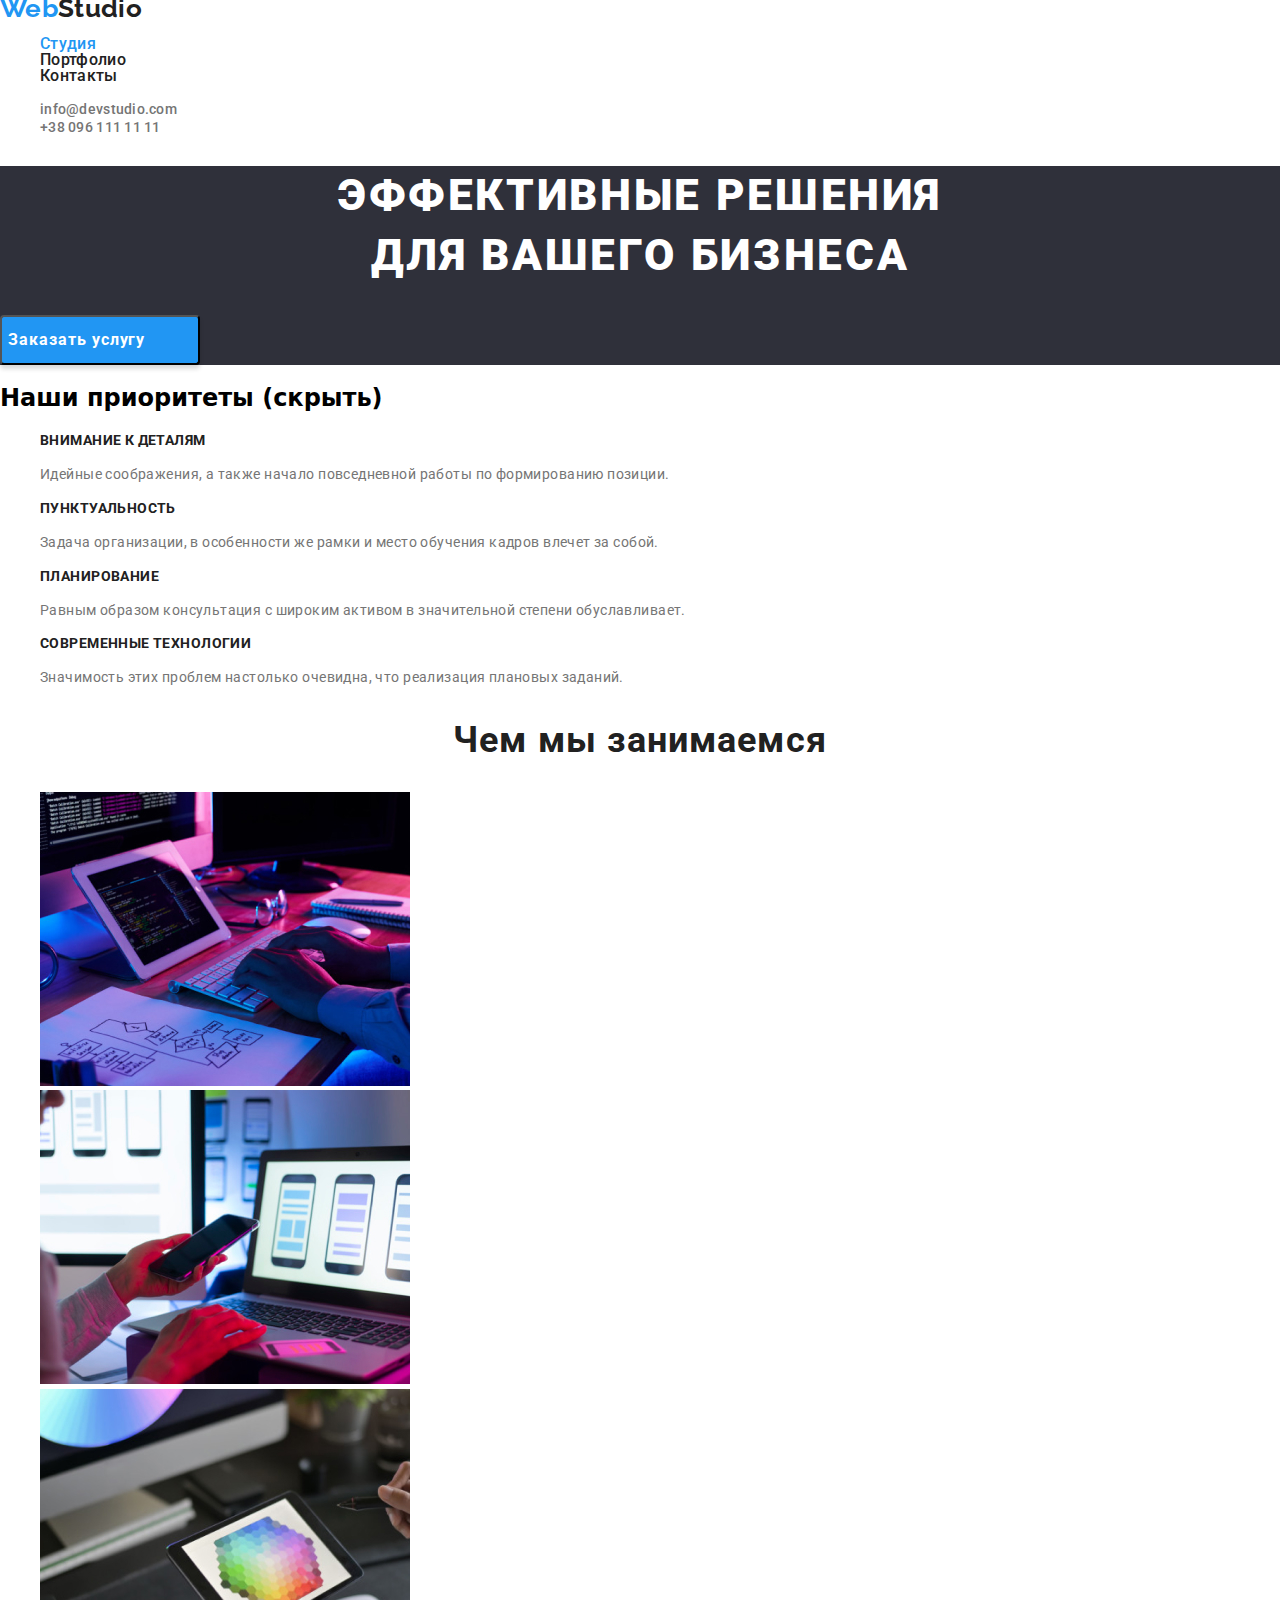
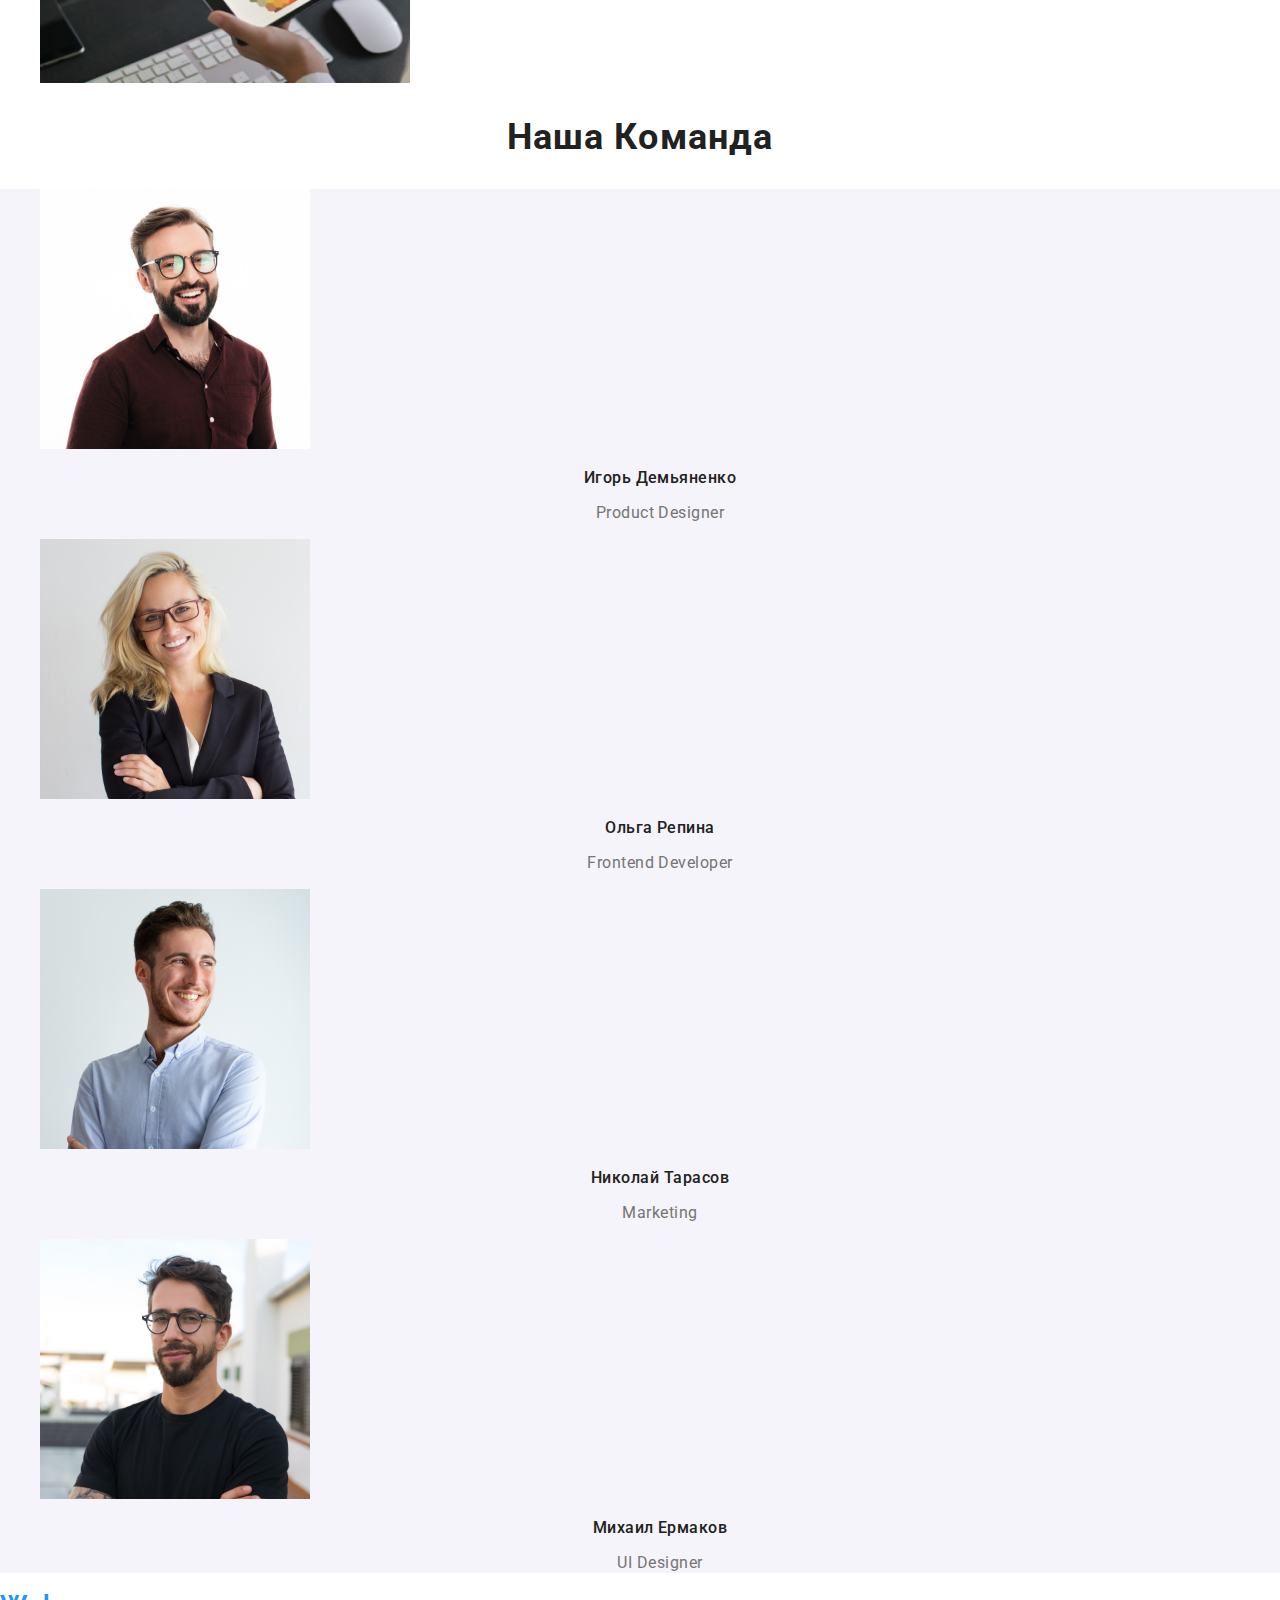
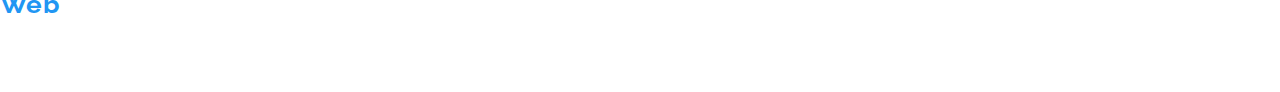
==== index.html @ dc93496c "дз3,20220530/1701" ====
<!DOCTYPE html>
<html lang="en">
<head>
    <meta charset="UTF-8">
    <meta http-equiv="X-UA-Compatible" content="IE=edge">
    <meta name="viewport" content="width=device-width, initial-scale=1.0">
    <title>Студия</title>
    <link rel="preconnect" href="https://fonts.googleapis.com">
    <link rel="preconnect" href="https://fonts.gstatic.com" crossorigin>
    <link href="https://fonts.googleapis.com/css2?family=Raleway:wght@700&family=Roboto:wght@400;500;700;900&display=swap"
        rel="stylesheet">
    <link rel="stylesheet" href="https://cdnjs.cloudflare.com/ajax/libs/modern-normalize/1.0.0/modern-normalize.min.css" />    
    <link rel="stylesheet" href="./css/styles.css" />
</head>
<body>
    <header>
        <div class="page-header">
            <nav class="navigation">
                <a href="index.html" class="logo link"><span class="logo-web">Web</span><span class="logo-studio">Studio</span></a>
                <ul class="navigation-link">
                    <li><a class="navigation-link-list active link" href="./index.html">Студия</a></li>
                    <li><a class="navigation-link-list link" href="./portfolio.html">Портфолио</a></li>
                    <li><a class="navigation-link-list link" href="">Контакты</a></li>
                </ul>
            </nav>
            <ul class="contact-info">
                <li><a class="contact-info-item link" href="mailto:info@devstudio.com">info@devstudio.com</a></li>
                <li><a class="contact-info-item link" href="tel:+380961111111">+38 096 111 11 11</a></li>
            </ul>
        </div>
    </header>
    <main>
        
        <section class="hero">
            <h1 class="hero-message">ЭФФЕКТИВНЫЕ РЕШЕНИЯ<br> ДЛЯ ВАШЕГО БИЗНЕСА</h1>
            <button type="button" class="hero-button">Заказать услугу</button>
        </section>
        <section class="priorities">
            <h2 class="priorities-banner"> Наши приоритеты (скрыть)</h2>    
            <ul>
                <li><h3 class="priorities-name">ВНИМАНИЕ К ДЕТАЛЯМ </h3> <p class="priorities-name-description">Идейные соображения, а также начало повседневной работы по формированию позиции.</p></li>
                <li><h3 class="priorities-name">ПУНКТУАЛЬНОСТЬ </h3> <p class="priorities-name-description">Задача организации, в особенности же рамки и место обучения кадров влечет за собой.</p></li>
                <li><h3 class="priorities-name">ПЛАНИРОВАНИЕ </h3> <p class="priorities-name-description">Равным образом консультация с широким активом в значительной степени обуславливает.</p></li>
                <li><h3 class="priorities-name">СОВРЕМЕННЫЕ ТЕХНОЛОГИИ </h3> <p class="priorities-name-description">Значимость этих проблем настолько очевидна, что реализация плановых заданий.</p></li>
            </ul>            
        </section>
        <section>
            <h2 class="title">Чем мы занимаемся</h2>
            <ul>
                <li><img src="./images/main/programming.jpg" alt="Программирование" width="370" height="294"></li>
                <li><img src="./images/main/crossplatform.jpg" alt="Мультиплатформенность" width="370" height="294"></li>
                <li><img src="./images/main/colouring.jpg" alt="подбор цвета" width="370" height="294"></li>
            </ul>
        </section>
        <section>
            <h2 class="title">Наша Команда</h2>
            <ul class="team-members">
                <li><img src="./images/main/ihor-demianenko.jpg" alt="Игорь Демьяненко Product Designer" height="260"><h3 class="team-member-name">Игорь Демьяненко</h3><p class="team-member-position">Product Designer</p></li>
                <li><img src="./images/main/olha-repina.jpg" alt="Ольга Репина Frontend Developer" height="260"><h3 class="team-member-name">Ольга Репина</h3><p class="team-member-position">Frontend Developer</p></li>
                <li><img src="./images/main/nikolai-tarasov.jpg" alt="Николай Тарасов Marketing" height="260"><h3 class="team-member-name">Николай Тарасов</h3><p class="team-member-position">Marketing</p></li>
                <li><img src="./images/main/mikhail-ermakov.jpg" alt="Михаил Ермаков UI Designer" height="260"><h3 class="team-member-name">Михаил Ермаков</h3><p class="team-member-position">UI Designer</p></li>
            </ul>    
        </section>
    </main>
    <footer>
        <a href="index.html" class="footer-logo link"><span class="footer-logo-web">Web</span><span class="footer-logo-studio">Studio</span></a>
        <address>
            <a href="https://goo.gl/maps/5dYaAfMvRvqoUdPU8" target="_blank" rel="noopener noreferrer" class="adress link">г. Киев, пр-т Леси Украинки, 26</a><br>
            <a href="mailto:info@devstudio.com" class="footer-contact-info link">info@devstudio.com</a><br>
            <a href="tel:+380961111111" class="footer-contact-info link">+38 096 111 11 11</a><br>
        </address>
    </footer>
</body>
</html>
---- css/styles.css ----
:root{
    --header-color: #ffffff;
    --hero-background-color: #2f303a;
    --hover-text-color: #2196F3;
    --main-font: 'Roboto';
    --main-text-color: #212121;
    --secondary-text-color: #757575;
    
}
ul {
    list-style: none;
}
/*----- HEADER -----*/
.contact-info-item {
    font-family: var(--main-font);
    font-weight: 500;
    font-size: 14px;
    line-height: 1.14;
    letter-spacing: 0.02em;;
    color: var(--secondary-text-color);
}
.contact-info-item:hover {
    color: var(--hover-text-color);
}
.header {
    background-color:var(--header-color);
}
.link{
    text-decoration: none;
}
.logo {
    font-size: 26px;
    font-family: Raleway;
    font-weight: 700;
}
.logo-studio {
    color: var(--main-text-color);
}
.logo-web {
    color: var(--hover-text-color);
}
.navigation{
    font-family: var(--main-font);    
    font-weight: 500;
    font-size: 1.14;
    line-height: 16px;
    letter-spacing: 0.02em;
    color: var(--main-text-color);
    cursor: pointer;
}
.navigation-link-list{
    color: var(--main-text-color)
}
.navigation-link-list:active,
.navigation-link-list:hover,
.navigation-link-list:focus {
    color: var(--hover-text-color);
}
.navigation-link-list.active {
    color: var(--hover-text-color)
}
/*----- /HEADER -----*/
/*----- MAIN -----*/
.hero {
    background-color: var(--hero-background-color);
}
.hero-button {
    font-family: var(--main-font);    
    font-size: 16px;
    line-height: 1.88;
    display: flex;
    align-items: center;
    text-align: center;
    letter-spacing: 0.06em;
    color: #FFFFFF;
    font-weight: 700;
    background: var(--hover-text-color);
    box-shadow: 0px 4px 4px rgba(0, 0, 0, 0.15);
    border-radius: 4px;
    width: 200px;
    height: 50px;
    cursor: pointer;
}
.hero-message {
    font-family: var(--main-font);    
    font-size: 44px;
    line-height: 1.36;
    text-align: center;
    letter-spacing: 0.06em;
    text-transform: uppercase;
    font-weight: 900;
    color:#ffffff;
}
.our-works-name {
    font-family: var(--main-font);    
    font-weight: 700;
    font-size: 18px;
    line-height: 2;
    letter-spacing: 0.06em;
    color: var(--main-text-color);
}
.our-works-description {
    font-family: var(--main-font);  
    font-size: 16px;
    line-height: 1.88;
    letter-spacing: 0.03em;
    color: var(--secondary-text-color);
}
.priorities-name {
    font-family: var(--main-font);    
    font-size: 14px;
    line-height: 1.14;
    letter-spacing: 0.03em;
    text-transform: uppercase;
    color: var(--main-text-color);
    font-weight: 700;
}
.priorities-name-description {
    font-family: var(--main-font); 
    font-size: 14px;
    line-height: 1.71;
    letter-spacing: 0.03em;
    color: var(--secondary-text-color);
}
.secondary-navigation-list-button {
    font-family: var(--main-font);
    font-weight: 500;
    font-size: 16px;
    line-height: 1.63;
    text-align: center;
    letter-spacing: 0.03em;
    color: var(--main-text-color);
    background: #F5F4FA;
    border-width: 0px;
    cursor: pointer;
}
.secondary-navigation-list-button:hover,
.secondary-navigation-list-button:focus{
    color: white;
    background-color: var(--hover-text-color);
}
.title {
    font-family: var(--main-font);    
    font-weight: 700;
    font-size: 36px;
    line-height: 1.16;
    text-align: center;
    letter-spacing: 0.03em;
    color: var(--main-text-color);
}
.team-members{
    background-color: #F5F4FA;
}
.team-member-name {
    font-family: var(--main-font);
    font-weight: 500;    
    font-size: 16px;
    line-height: 1.18;
    text-align: center;
    letter-spacing: 0.03em;
    color: var(--main-text-color);

}
.team-member-position {
    font-family: var(--main-font);  
    font-size: 16px;
    line-height: 1.18;
    text-align: center;
    letter-spacing: 0.03em;
    color: var(--secondary-text-color);
}
/*-- FOOTER */
.adress {
    font-family: var(--main-font);
    font-style: normal;
    font-size: 14px;
    line-height: 1.71;
    letter-spacing: 0.03em;
    color: var(--header-color);
}
.footer {
    background-color:var(--hero-background-color);
}
.footer-contact-info {
    font-family: var(--main-font);
    font-style: normal;  
    font-size: 14px;
    line-height: 1.71;
    letter-spacing: 0.03em;
    color: rgba(255, 255, 255, 0.6);
}
.footer-logo {
    font-family: 'Raleway';    
    font-weight: 700;
    font-size: 26px;
    line-height: 1.19;
    letter-spacing: 0.03em;
    color: var(--hover-text-color);
}
.footer-logo-studio {
    color: white;
}
.footer-logo-web {
    color: var(--hover-text-color);
}
/*-- /FOOTER */
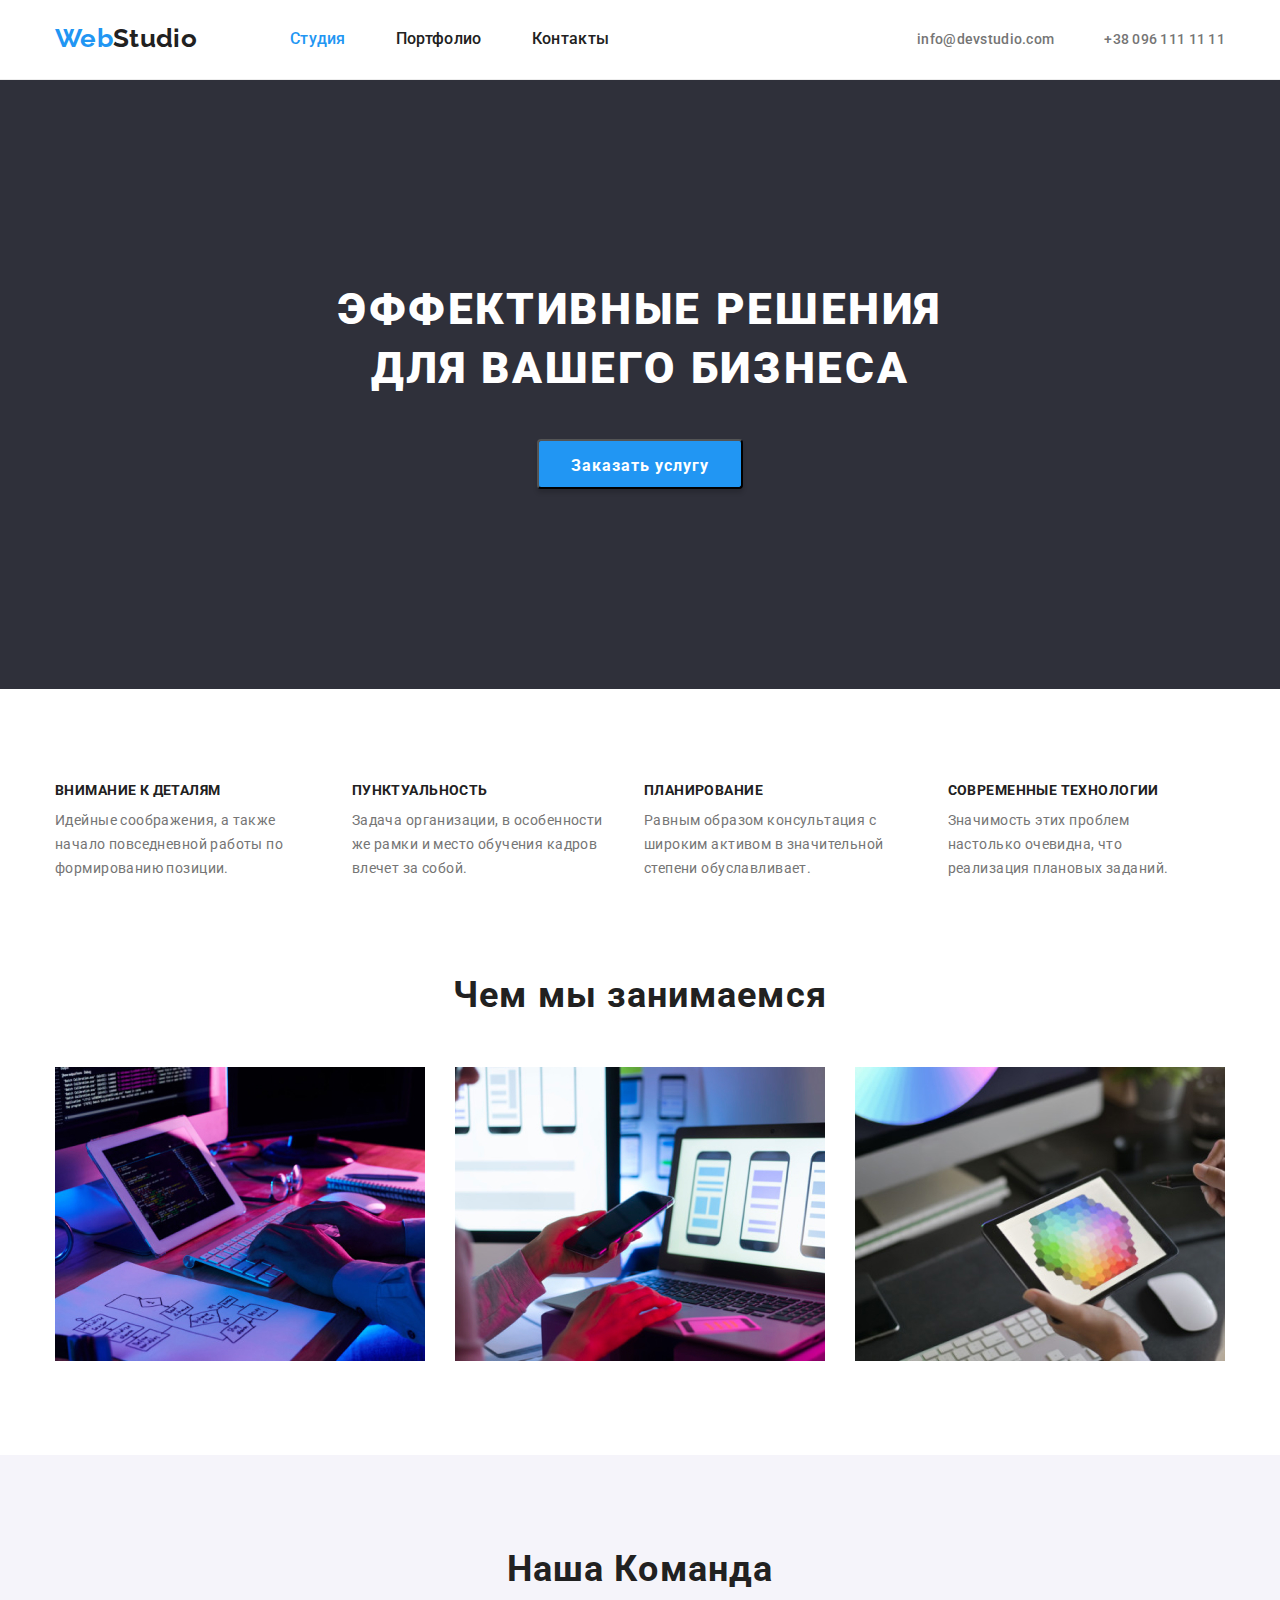
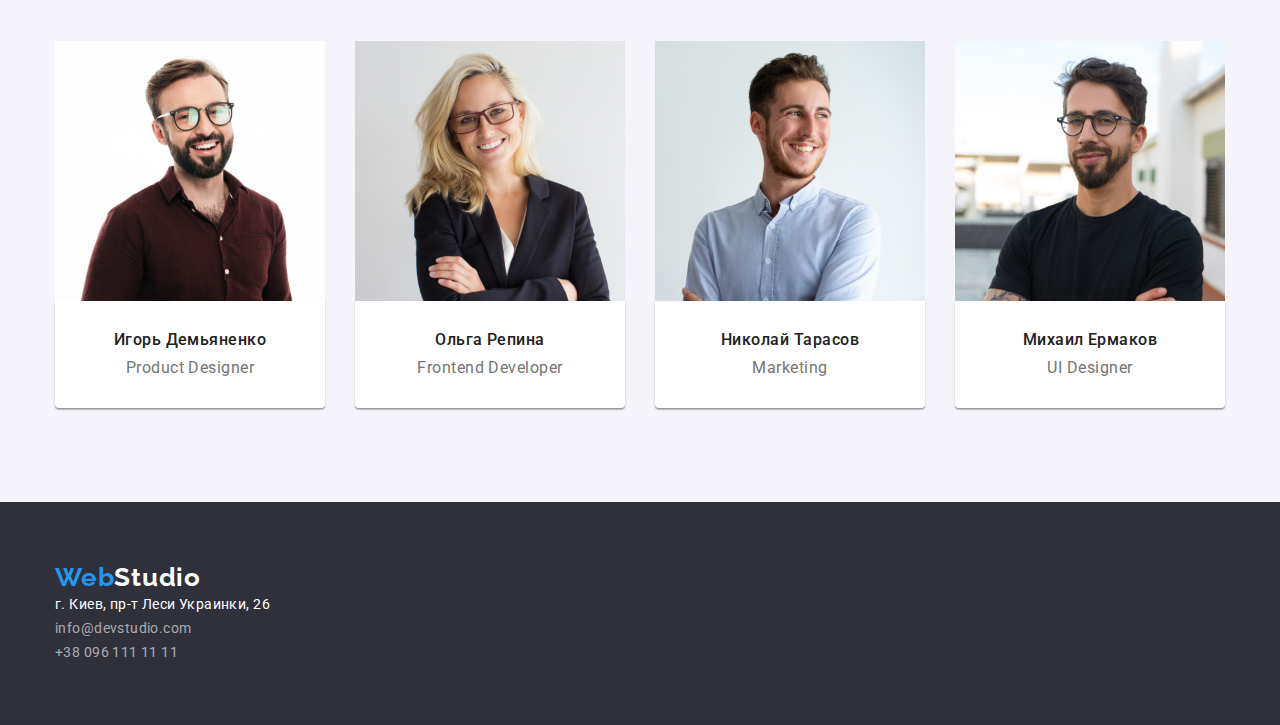
==== commit 398f03f0: "дз3, 20220531/1507" ====
--- a/index.html
+++ b/index.html
@@ -13,62 +13,69 @@
     <link rel="stylesheet" href="./css/styles.css" />
 </head>
 <body>
-    <header>
-        <div class="page-header">
+    <header class="header">
+        <div class="container page-header">
             <nav class="navigation">
                 <a href="index.html" class="logo link"><span class="logo-web">Web</span><span class="logo-studio">Studio</span></a>
                 <ul class="navigation-link">
-                    <li><a class="navigation-link-list active link" href="./index.html">Студия</a></li>
-                    <li><a class="navigation-link-list link" href="./portfolio.html">Портфолио</a></li>
-                    <li><a class="navigation-link-list link" href="">Контакты</a></li>
+                    <li class="navigation-list"><a class="navigation-link-list active link" href="./index.html">Студия</a></li>
+                    <li class="navigation-list"><a class="navigation-link-list link" href="./portfolio.html">Портфолио</a></li>
+                    <li class="navigation-list"><a class="navigation-link-list link" href="">Контакты</a></li>
                 </ul>
             </nav>
             <ul class="contact-info">
-                <li><a class="contact-info-item link" href="mailto:info@devstudio.com">info@devstudio.com</a></li>
-                <li><a class="contact-info-item link" href="tel:+380961111111">+38 096 111 11 11</a></li>
+                <li class="contact-list"><a class="contact-info-item link" href="mailto:info@devstudio.com">info@devstudio.com</a></li>
+                <li class="contact-list"><a class="contact-info-item link" href="tel:+380961111111">+38 096 111 11 11</a></li>
             </ul>
         </div>
     </header>
     <main>
-        
         <section class="hero">
             <h1 class="hero-message">ЭФФЕКТИВНЫЕ РЕШЕНИЯ<br> ДЛЯ ВАШЕГО БИЗНЕСА</h1>
             <button type="button" class="hero-button">Заказать услугу</button>
         </section>
-        <section class="priorities">
-            <h2 class="priorities-banner"> Наши приоритеты (скрыть)</h2>    
-            <ul>
-                <li><h3 class="priorities-name">ВНИМАНИЕ К ДЕТАЛЯМ </h3> <p class="priorities-name-description">Идейные соображения, а также начало повседневной работы по формированию позиции.</p></li>
-                <li><h3 class="priorities-name">ПУНКТУАЛЬНОСТЬ </h3> <p class="priorities-name-description">Задача организации, в особенности же рамки и место обучения кадров влечет за собой.</p></li>
-                <li><h3 class="priorities-name">ПЛАНИРОВАНИЕ </h3> <p class="priorities-name-description">Равным образом консультация с широким активом в значительной степени обуславливает.</p></li>
-                <li><h3 class="priorities-name">СОВРЕМЕННЫЕ ТЕХНОЛОГИИ </h3> <p class="priorities-name-description">Значимость этих проблем настолько очевидна, что реализация плановых заданий.</p></li>
-            </ul>            
+        <section class=" priorities">
+           <div class="container">
+            <h2 class="priorities-banner visually-hidden"> Наши приоритеты (скрыть)</h2>    
+            <ul class="priorities-list">
+                <li class="priorities-item"><h3 class="priorities-name">ВНИМАНИЕ К ДЕТАЛЯМ </h3> <p class="priorities-name-description">Идейные соображения, а также начало повседневной работы по формированию позиции.</p></li>
+                <li class="priorities-item"><h3 class="priorities-name">ПУНКТУАЛЬНОСТЬ </h3> <p class="priorities-name-description">Задача организации, в особенности же рамки и место обучения кадров влечет за собой.</p></li>
+                <li class="priorities-item"><h3 class="priorities-name">ПЛАНИРОВАНИЕ </h3> <p class="priorities-name-description">Равным образом консультация с широким активом в значительной степени обуславливает.</p></li>
+                <li class="priorities-item"><h3 class="priorities-name">СОВРЕМЕННЫЕ ТЕХНОЛОГИИ </h3> <p class="priorities-name-description">Значимость этих проблем настолько очевидна, что реализация плановых заданий.</p></li>
+            </ul>         
+           </div>   
         </section>
-        <section>
-            <h2 class="title">Чем мы занимаемся</h2>
-            <ul>
-                <li><img src="./images/main/programming.jpg" alt="Программирование" width="370" height="294"></li>
-                <li><img src="./images/main/crossplatform.jpg" alt="Мультиплатформенность" width="370" height="294"></li>
-                <li><img src="./images/main/colouring.jpg" alt="подбор цвета" width="370" height="294"></li>
+        <section class="section work-processes">
+           <div class="container">
+            <h2 class="title ">Чем мы занимаемся</h2>
+            <ul class="working-process">
+                <li class="working-process-item"><img src="./images/main/programming.jpg" alt="Программирование" width="370" height="294"></li>
+                <li class="working-process-item"><img src="./images/main/crossplatform.jpg" alt="Мультиплатформенность" width="370" height="294"></li>
+                <li class="working-process-item"><img src="./images/main/colouring.jpg" alt="подбор цвета" width="370" height="294"></li>
             </ul>
+           </div>
         </section>
-        <section>
-            <h2 class="title">Наша Команда</h2>
+        <section class="section our-team list">
+            <div class="container">
+                <h2 class="title team-header">Наша Команда</h2>
             <ul class="team-members">
-                <li><img src="./images/main/ihor-demianenko.jpg" alt="Игорь Демьяненко Product Designer" height="260"><h3 class="team-member-name">Игорь Демьяненко</h3><p class="team-member-position">Product Designer</p></li>
-                <li><img src="./images/main/olha-repina.jpg" alt="Ольга Репина Frontend Developer" height="260"><h3 class="team-member-name">Ольга Репина</h3><p class="team-member-position">Frontend Developer</p></li>
-                <li><img src="./images/main/nikolai-tarasov.jpg" alt="Николай Тарасов Marketing" height="260"><h3 class="team-member-name">Николай Тарасов</h3><p class="team-member-position">Marketing</p></li>
-                <li><img src="./images/main/mikhail-ermakov.jpg" alt="Михаил Ермаков UI Designer" height="260"><h3 class="team-member-name">Михаил Ермаков</h3><p class="team-member-position">UI Designer</p></li>
+                <li class="team-member-card"><img src="./images/main/ihor-demianenko.jpg" alt="Игорь Демьяненко Product Designer" height="260"><div class="team-member-name-wrap"><h3 class="team-member-name">Игорь Демьяненко</h3><p class="team-member-position">Product Designer</p></div></li>
+                <li class="team-member-card"><img src="./images/main/olha-repina.jpg" alt="Ольга Репина Frontend Developer" height="260"><div class="team-member-name-wrap"><h3 class="team-member-name">Ольга Репина</h3><p class="team-member-position">Frontend Developer</p></div></li>
+                <li class="team-member-card"><img src="./images/main/nikolai-tarasov.jpg" alt="Николай Тарасов Marketing" height="260"><div class="team-member-name-wrap"><h3 class="team-member-name">Николай Тарасов</h3><p class="team-member-position">Marketing</p></div></li>
+                <li class="team-member-card"><img src="./images/main/mikhail-ermakov.jpg" alt="Михаил Ермаков UI Designer" height="260"><div class="team-member-name-wrap"><h3 class="team-member-name">Михаил Ермаков</h3><p class="team-member-position">UI Designer</p></div></li>
             </ul>    
+            </div>
         </section>
     </main>
-    <footer>
-        <a href="index.html" class="footer-logo link"><span class="footer-logo-web">Web</span><span class="footer-logo-studio">Studio</span></a>
+    <footer class="footer">
+        <div class="container">
+            <a href="index.html" class="footer-logo link"><span class="footer-logo-web">Web</span><span class="footer-logo-studio">Studio</span></a>
         <address>
-            <a href="https://goo.gl/maps/5dYaAfMvRvqoUdPU8" target="_blank" rel="noopener noreferrer" class="adress link">г. Киев, пр-т Леси Украинки, 26</a><br>
+            <a href="https://goo.gl/maps/5dYaAfMvRvqoUdPU8" target="_blank" rel="noopener noreferrer" class="address link">г. Киев, пр-т Леси Украинки, 26</a><br>
             <a href="mailto:info@devstudio.com" class="footer-contact-info link">info@devstudio.com</a><br>
             <a href="tel:+380961111111" class="footer-contact-info link">+38 096 111 11 11</a><br>
         </address>
+        </div>
     </footer>
 </body>
 </html>--- a/css/styles.css
+++ b/css/styles.css
@@ -5,12 +5,55 @@
     --main-font: 'Roboto';
     --main-text-color: #212121;
     --secondary-text-color: #757575;
-    
+}
+html{
+    box-sizing: border-box;
+}
+*,
+*::before,
+*::after{
+    box-sizing: inherit;
 }
 ul {
     list-style: none;
 }
-/*----- HEADER -----*/
+h1,
+h2,
+h3,
+p {
+  margin-top: 0;
+  margin-bottom: 0;
+}
+ul,
+ol {
+  margin-top: 0;
+  margin-bottom: 0;
+  padding-left: 0;
+}
+img {
+  display: block;
+}
+.link {
+  text-decoration: none;
+}
+.list{
+    list-style: none;
+}
+.container{
+    width: 1200px;
+    padding: 0 15px;
+    margin: 0 auto;
+    /* outline: 2px solid tomato; */
+}
+/*---------------------------------------- HEADER ----------------------------------------*/
+.active{
+    color: var(--hover-text-color);
+}
+.contact-info{
+    display: flex;
+    margin-left: auto;
+    /* margin-right: 50px; */
+}
 .contact-info-item {
     font-family: var(--main-font);
     font-weight: 500;
@@ -22,16 +65,18 @@
 .contact-info-item:hover {
     color: var(--hover-text-color);
 }
+.contact-info .contact-list + .contact-list {
+    margin-left: 50px;
+}
 .header {
     background-color:var(--header-color);
-}
-.link{
-    text-decoration: none;
+    border-bottom: 1px solid #ececec;
 }
 .logo {
     font-size: 26px;
     font-family: Raleway;
     font-weight: 700;
+    margin-right: 93px;
 }
 .logo-studio {
     color: var(--main-text-color);
@@ -40,16 +85,27 @@
     color: var(--hover-text-color);
 }
 .navigation{
+    display: flex;
+    align-items: center;
+    padding-top: 24px;
+    padding-bottom: 25px;
+
     font-family: var(--main-font);    
     font-weight: 500;
-    font-size: 1.14;
-    line-height: 16px;
+    font-size: 14;
+    line-height: 1.14;
     letter-spacing: 0.02em;
     color: var(--main-text-color);
     cursor: pointer;
 }
+.navigation-link{
+    display: flex;
+}
+.navigation-link .navigation-list + .navigation-list {
+    margin-left:50px;
+}
 .navigation-link-list{
-    color: var(--main-text-color)
+    color: var(--main-text-color);
 }
 .navigation-link-list:active,
 .navigation-link-list:hover,
@@ -59,16 +115,22 @@
 .navigation-link-list.active {
     color: var(--hover-text-color)
 }
-/*----- /HEADER -----*/
-/*----- MAIN -----*/
+.page-header{
+    display: flex;
+    align-items: center;
+}
+/*---------------------------------------- /HEADER ----------------------------------------*/
+/*---------------------------------------- MAIN ----------------------------------------*/
 .hero {
     background-color: var(--hero-background-color);
+    text-align: center;
+    padding: 200px;
 }
 .hero-button {
+    display: inline-block;
     font-family: var(--main-font);    
     font-size: 16px;
     line-height: 1.88;
-    display: flex;
     align-items: center;
     text-align: center;
     letter-spacing: 0.06em;
@@ -77,9 +139,11 @@
     background: var(--hover-text-color);
     box-shadow: 0px 4px 4px rgba(0, 0, 0, 0.15);
     border-radius: 4px;
-    width: 200px;
+    min-width: 200px;
     height: 50px;
     cursor: pointer;
+    padding: 10px 32px 10px 32px;
+    margin-top: 40px;
 }
 .hero-message {
     font-family: var(--main-font);    
@@ -91,6 +155,16 @@
     font-weight: 900;
     color:#ffffff;
 }
+.our-team{
+    background-color: #f5f4fa;
+}
+.our-works{
+    display: flex;
+    flex-wrap: wrap;
+}
+.our-works-item:not(:nth-child(3n)){
+    margin-right:30px;
+}
 .our-works-name {
     font-family: var(--main-font);    
     font-weight: 700;
@@ -105,6 +179,28 @@
     line-height: 1.88;
     letter-spacing: 0.03em;
     color: var(--secondary-text-color);
+    margin-left: 24px;
+}
+.our-works-item{
+    margin-top: 30px;
+}
+.our-works-name{
+    margin-left: 24px;
+}
+.our-works-wrap{
+    padding-top: 30px;
+    padding-bottom: 30px;
+    border: 1px solid #eeeeee;
+    border-top: none;
+}
+.priorities{
+    margin-top: 94px;
+}
+.priorities-item{
+    margin-right: 30px;
+}
+.priorities-list{
+    display: flex;
 }
 .priorities-name {
     font-family: var(--main-font);    
@@ -114,6 +210,7 @@
     text-transform: uppercase;
     color: var(--main-text-color);
     font-weight: 700;
+    margin-bottom: 10px;
 }
 .priorities-name-description {
     font-family: var(--main-font); 
@@ -121,6 +218,11 @@
     line-height: 1.71;
     letter-spacing: 0.03em;
     color: var(--secondary-text-color);
+}
+.secondary-navigation-list{
+    display: flex;
+    justify-content: center;
+    margin-bottom:20px;
 }
 .secondary-navigation-list-button {
     font-family: var(--main-font);
@@ -133,12 +235,16 @@
     background: #F5F4FA;
     border-width: 0px;
     cursor: pointer;
+    margin-left:8px;
 }
 .secondary-navigation-list-button:hover,
 .secondary-navigation-list-button:focus{
     color: white;
     background-color: var(--hover-text-color);
 }
+.section{
+    padding: 94px 0;
+}
 .title {
     font-family: var(--main-font);    
     font-weight: 700;
@@ -147,9 +253,15 @@
     text-align: center;
     letter-spacing: 0.03em;
     color: var(--main-text-color);
+    margin-bottom: 50px;
+}
+.team-header{
+    margin-bottom: 50px;
 }
 .team-members{
     background-color: #F5F4FA;
+    display: flex;
+    justify-content: space-between;
 }
 .team-member-name {
     font-family: var(--main-font);
@@ -159,7 +271,17 @@
     text-align: center;
     letter-spacing: 0.03em;
     color: var(--main-text-color);
-
+    /* margin-top: 30px; */
+    margin-bottom: 10px;
+}
+.team-member-name-wrap{
+    padding-top: 30px;
+    padding-bottom: 30px;
+    /* border: 1px solid tomato; */
+    border-top: none;
+    box-shadow: 0px 1px 3px rgba(0, 0, 0, 0.12), 0px 1px 1px rgba(0, 0, 0, 0.14), 0px 2px 1px rgba(0, 0, 0, 0.2);
+    border-radius: 0px 0px 4px 4px;
+    background-color: white;
 }
 .team-member-position {
     font-family: var(--main-font);  
@@ -169,8 +291,25 @@
     letter-spacing: 0.03em;
     color: var(--secondary-text-color);
 }
-/*-- FOOTER */
-.adress {
+.visually-hidden { 
+    position: absolute; 
+    width: 1px; 
+    height: 1px; 
+    margin: -1px; 
+    border: 0; 
+    padding: 0; 
+    white-space: nowrap; 
+    clip-path: inset(100%); 
+    clip: rect(0 0 0 0); 
+    overflow: hidden; 
+    }
+.working-process{
+    display: flex;
+    justify-content: space-between;
+}
+/*---------------------------------------- MAIN ----------------------------------------*/
+/* ---------------------------------------- FOOTER ----------------------------------------*/
+.address {
     font-family: var(--main-font);
     font-style: normal;
     font-size: 14px;
@@ -180,6 +319,8 @@
 }
 .footer {
     background-color:var(--hero-background-color);
+    padding-top:60px;
+    padding-bottom: 60px;
 }
 .footer-contact-info {
     font-family: var(--main-font);
@@ -190,6 +331,7 @@
     color: rgba(255, 255, 255, 0.6);
 }
 .footer-logo {
+    padding-top: 50px;
     font-family: 'Raleway';    
     font-weight: 700;
     font-size: 26px;
@@ -203,4 +345,4 @@
 .footer-logo-web {
     color: var(--hover-text-color);
 }
-/*-- /FOOTER */+/*---------------------------------------- /FOOTER ----------------------------------------*/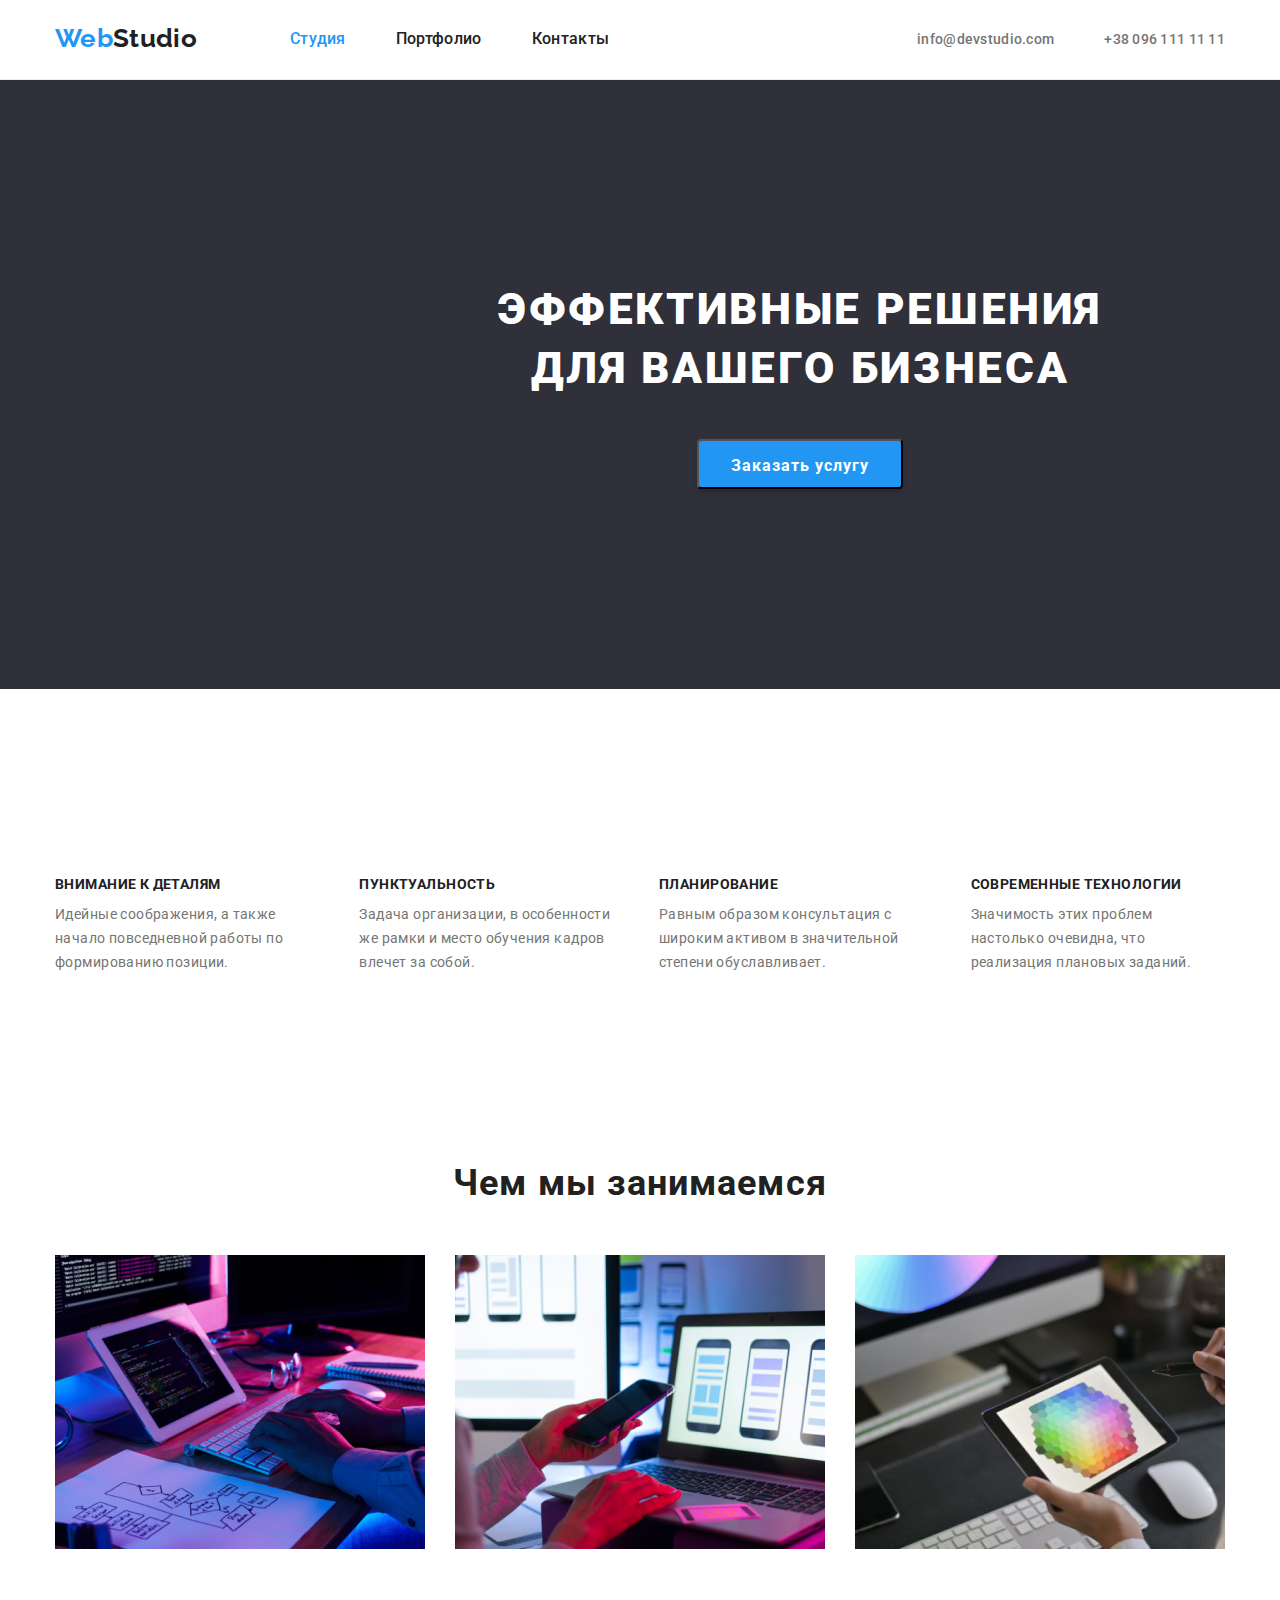
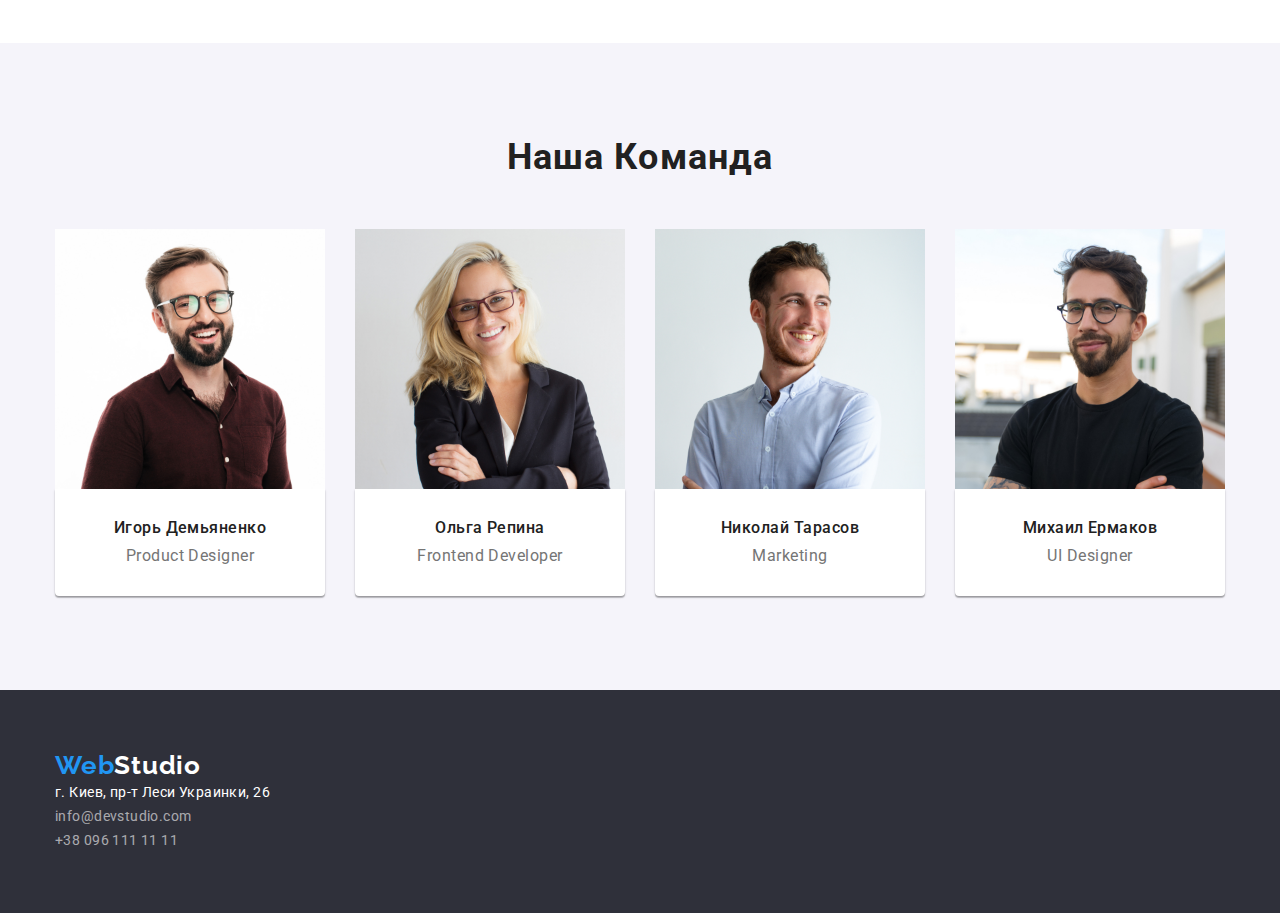
==== commit b17115fc: "дз3, 20220602/1430" ====
--- a/index.html
+++ b/index.html
@@ -31,10 +31,12 @@
     </header>
     <main>
         <section class="hero">
-            <h1 class="hero-message">ЭФФЕКТИВНЫЕ РЕШЕНИЯ<br> ДЛЯ ВАШЕГО БИЗНЕСА</h1>
+            <div class="container">
+                <h1 class="hero-message">ЭФФЕКТИВНЫЕ РЕШЕНИЯ<br> ДЛЯ ВАШЕГО БИЗНЕСА</h1>
             <button type="button" class="hero-button">Заказать услугу</button>
+            </div>
         </section>
-        <section class=" priorities">
+        <section class="section priorities">
            <div class="container">
             <h2 class="priorities-banner visually-hidden"> Наши приоритеты (скрыть)</h2>    
             <ul class="priorities-list">
--- a/css/styles.css
+++ b/css/styles.css
@@ -180,6 +180,7 @@
     letter-spacing: 0.03em;
     color: var(--secondary-text-color);
     margin-left: 24px;
+    margin-top: 4px;
 }
 .our-works-item{
     margin-top: 30px;
@@ -196,8 +197,8 @@
 .priorities{
     margin-top: 94px;
 }
-.priorities-item{
-    margin-right: 30px;
+.priorities-list .priorities-item + .priorities-item{
+    margin-left: 30px;
 }
 .priorities-list{
     display: flex;
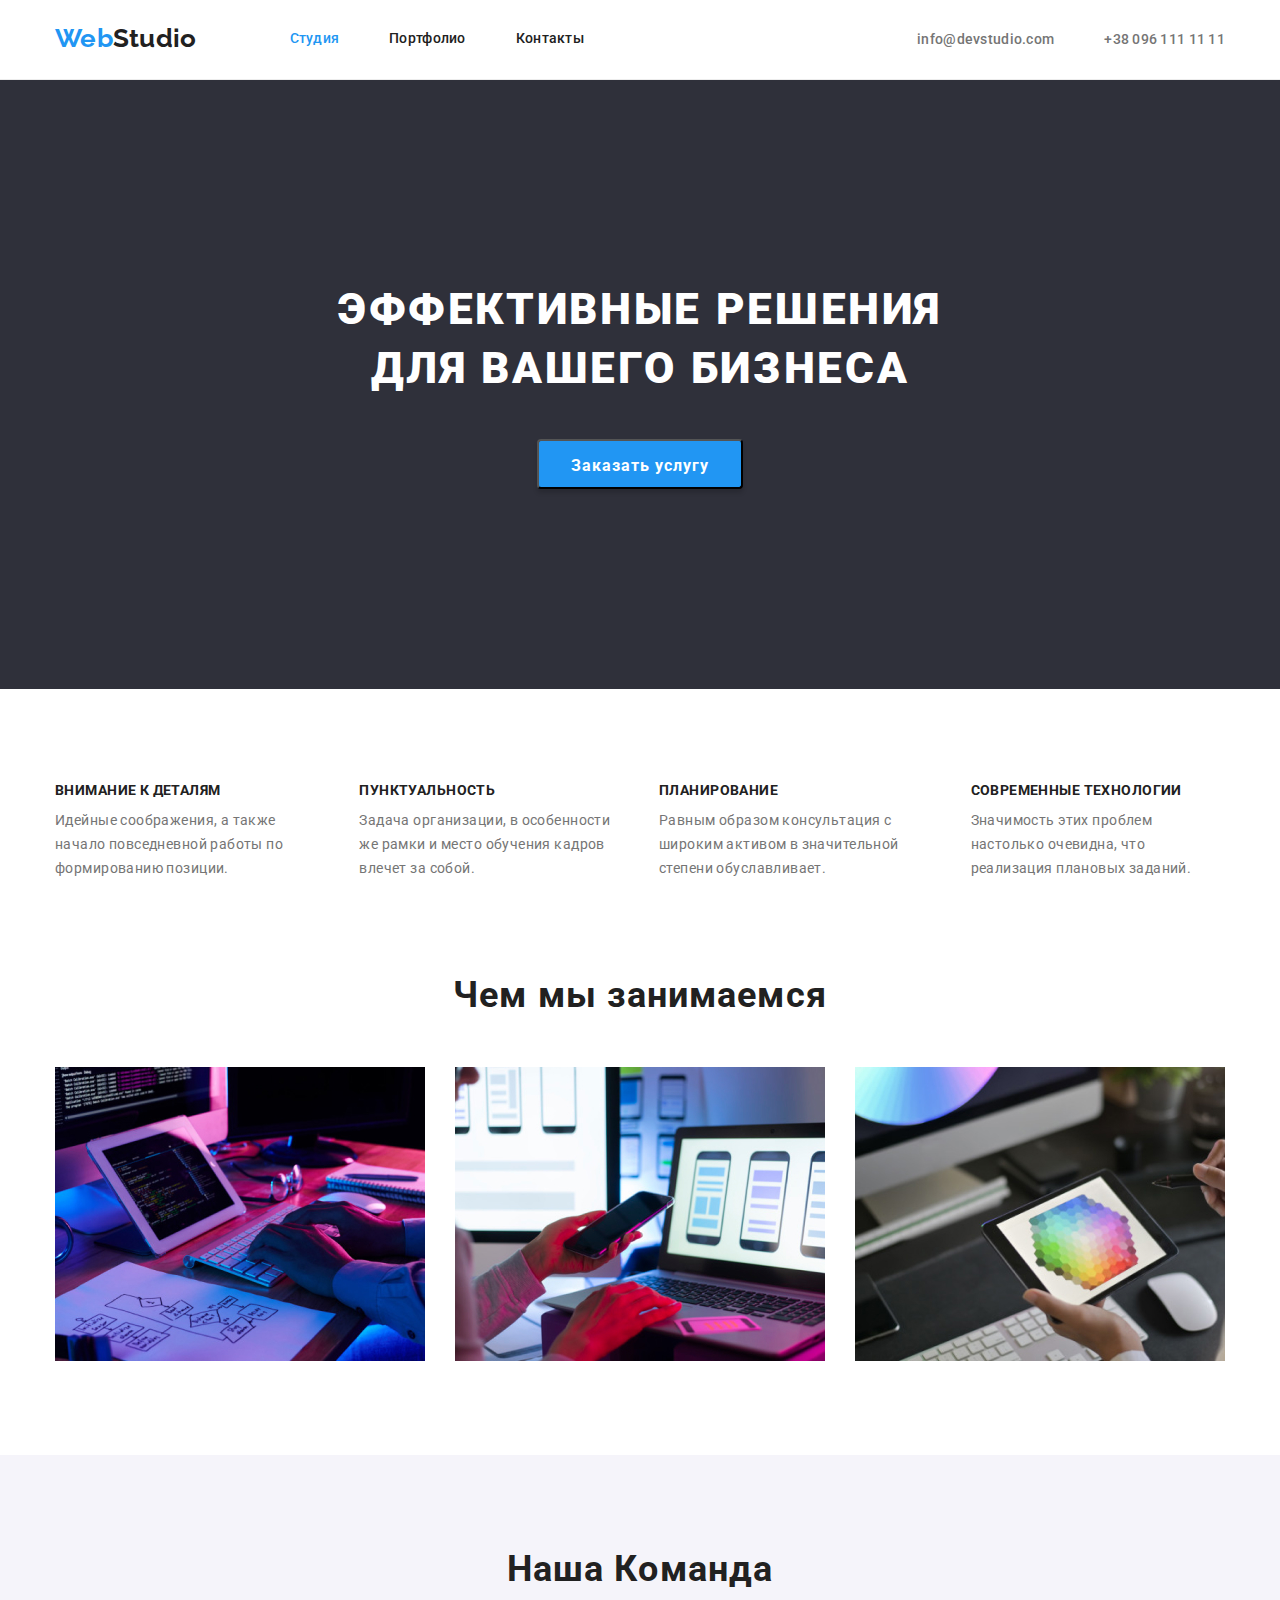
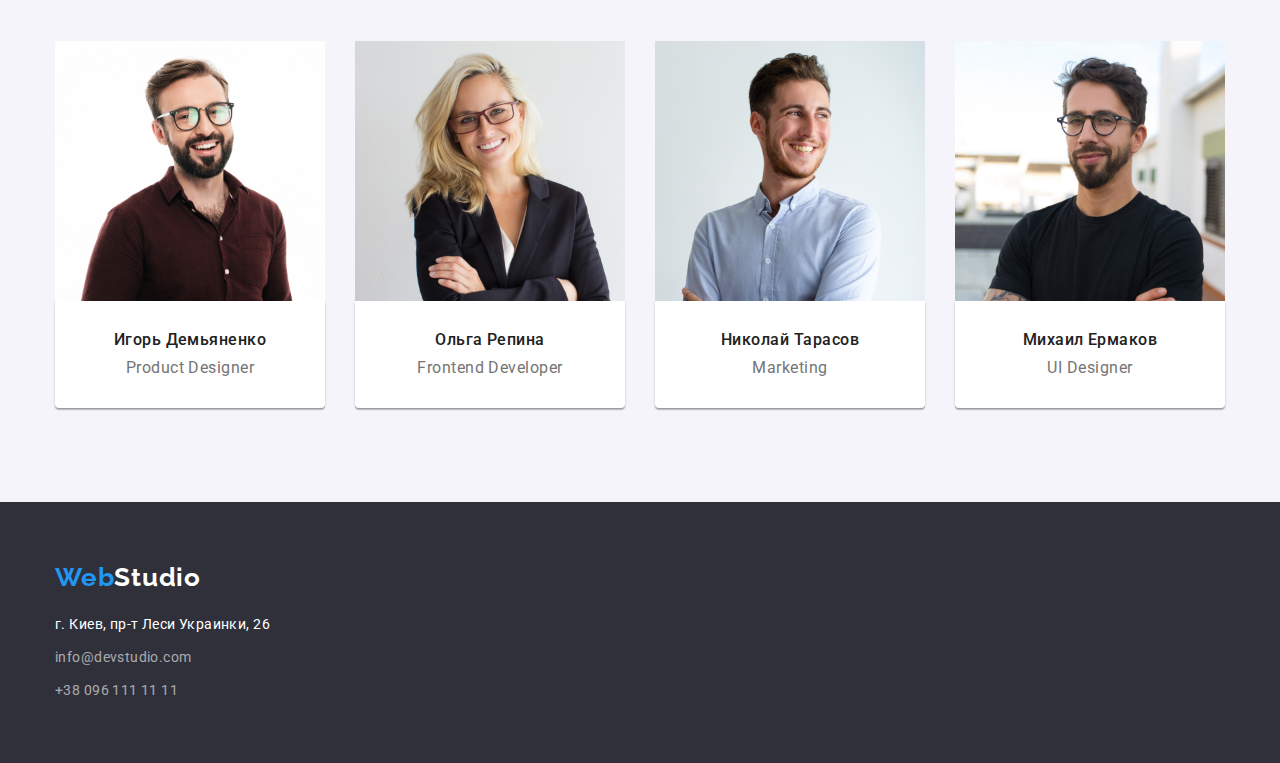
==== commit 2c62c664: "дз3, 20220603/1639" ====
--- a/index.html
+++ b/index.html
@@ -36,7 +36,7 @@
             <button type="button" class="hero-button">Заказать услугу</button>
             </div>
         </section>
-        <section class="section priorities">
+        <section class="section">
            <div class="container">
             <h2 class="priorities-banner visually-hidden"> Наши приоритеты (скрыть)</h2>    
             <ul class="priorities-list">
@@ -73,9 +73,11 @@
         <div class="container">
             <a href="index.html" class="footer-logo link"><span class="footer-logo-web">Web</span><span class="footer-logo-studio">Studio</span></a>
         <address>
-            <a href="https://goo.gl/maps/5dYaAfMvRvqoUdPU8" target="_blank" rel="noopener noreferrer" class="address link">г. Киев, пр-т Леси Украинки, 26</a><br>
-            <a href="mailto:info@devstudio.com" class="footer-contact-info link">info@devstudio.com</a><br>
-            <a href="tel:+380961111111" class="footer-contact-info link">+38 096 111 11 11</a><br>
+            <ul class="footer-address">
+                <li class="footer-address-item"><a href="https://goo.gl/maps/5dYaAfMvRvqoUdPU8" target="_blank" rel="noopener noreferrer" class="address link">г. Киев, пр-т Леси Украинки, 26</a></li>
+                <li class="footer-address-item"><a href="mailto:info@devstudio.com" class="footer-contact-info link">info@devstudio.com</a></li>
+                <li class="footer-address-item"><a href="tel:+380961111111" class="footer-contact-info link">+38 096 111 11 11</a></li>
+            </ul>
         </address>
         </div>
     </footer>
--- a/css/styles.css
+++ b/css/styles.css
@@ -92,7 +92,7 @@
 
     font-family: var(--main-font);    
     font-weight: 500;
-    font-size: 14;
+    font-size: 14px;
     line-height: 1.14;
     letter-spacing: 0.02em;
     color: var(--main-text-color);
@@ -124,7 +124,7 @@
 .hero {
     background-color: var(--hero-background-color);
     text-align: center;
-    padding: 200px;
+    padding: 200px 0px;
 }
 .hero-button {
     display: inline-block;
@@ -179,18 +179,17 @@
     line-height: 1.88;
     letter-spacing: 0.03em;
     color: var(--secondary-text-color);
-    margin-left: 24px;
     margin-top: 4px;
 }
-.our-works-item{
+.our-works-item:not(:nth-child(-n+3)){
     margin-top: 30px;
 }
-.our-works-name{
-    margin-left: 24px;
-}
+
 .our-works-wrap{
-    padding-top: 30px;
-    padding-bottom: 30px;
+    padding-top: 20px;
+    padding-bottom: 20px;
+    padding-left: 24px;
+    padding-right:24px;
     border: 1px solid #eeeeee;
     border-top: none;
 }
@@ -223,7 +222,7 @@
 .secondary-navigation-list{
     display: flex;
     justify-content: center;
-    margin-bottom:20px;
+    margin-bottom:50px;
 }
 .secondary-navigation-list-button {
     font-family: var(--main-font);
@@ -304,9 +303,13 @@
     clip: rect(0 0 0 0); 
     overflow: hidden; 
     }
+.work-processes{
+    padding-top:0px;
+}
 .working-process{
     display: flex;
     justify-content: space-between;
+    padding-top: 0px;
 }
 /*---------------------------------------- MAIN ----------------------------------------*/
 /* ---------------------------------------- FOOTER ----------------------------------------*/
@@ -323,6 +326,12 @@
     padding-top:60px;
     padding-bottom: 60px;
 }
+.footer-address{
+    margin-top: 20px;
+}
+.footer-address-item:not(:last-child){
+    margin-bottom:9px;
+}
 .footer-contact-info {
     font-family: var(--main-font);
     font-style: normal;  
@@ -330,9 +339,9 @@
     line-height: 1.71;
     letter-spacing: 0.03em;
     color: rgba(255, 255, 255, 0.6);
+   
 }
 .footer-logo {
-    padding-top: 50px;
     font-family: 'Raleway';    
     font-weight: 700;
     font-size: 26px;
